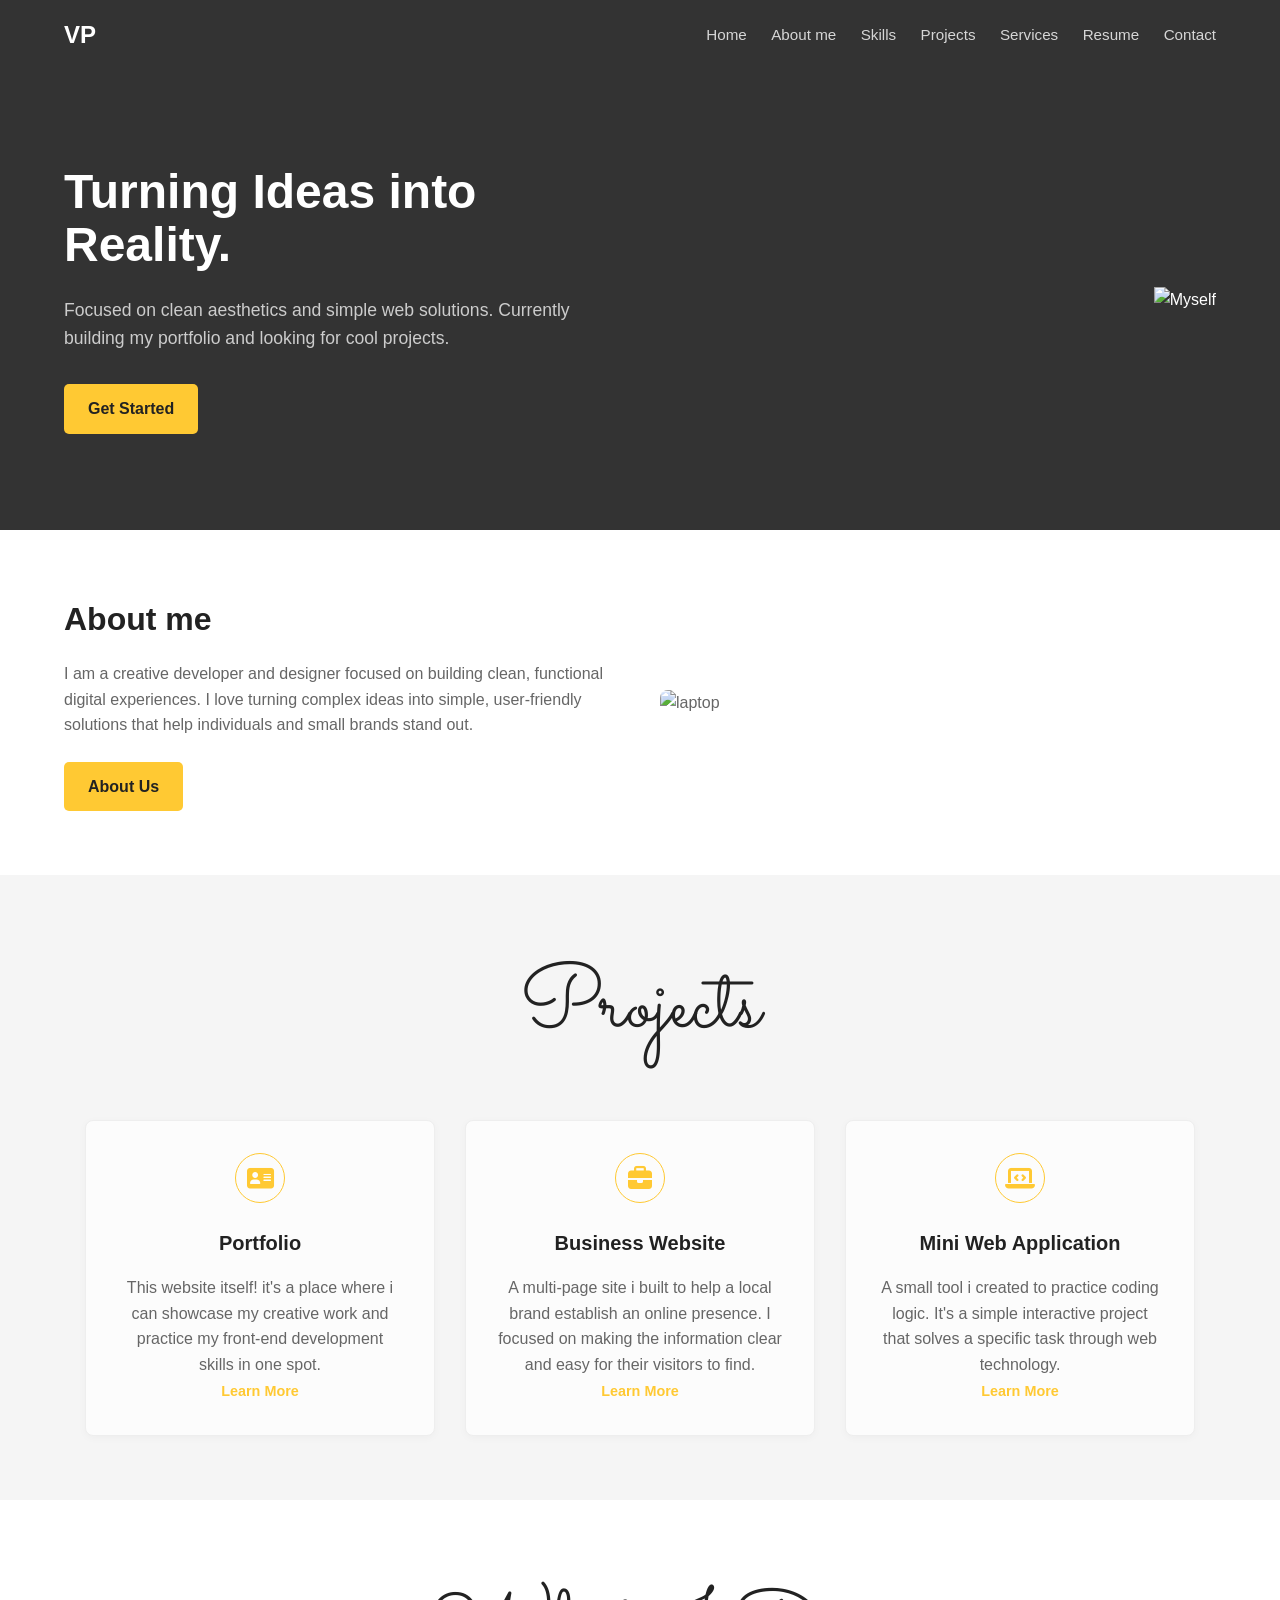
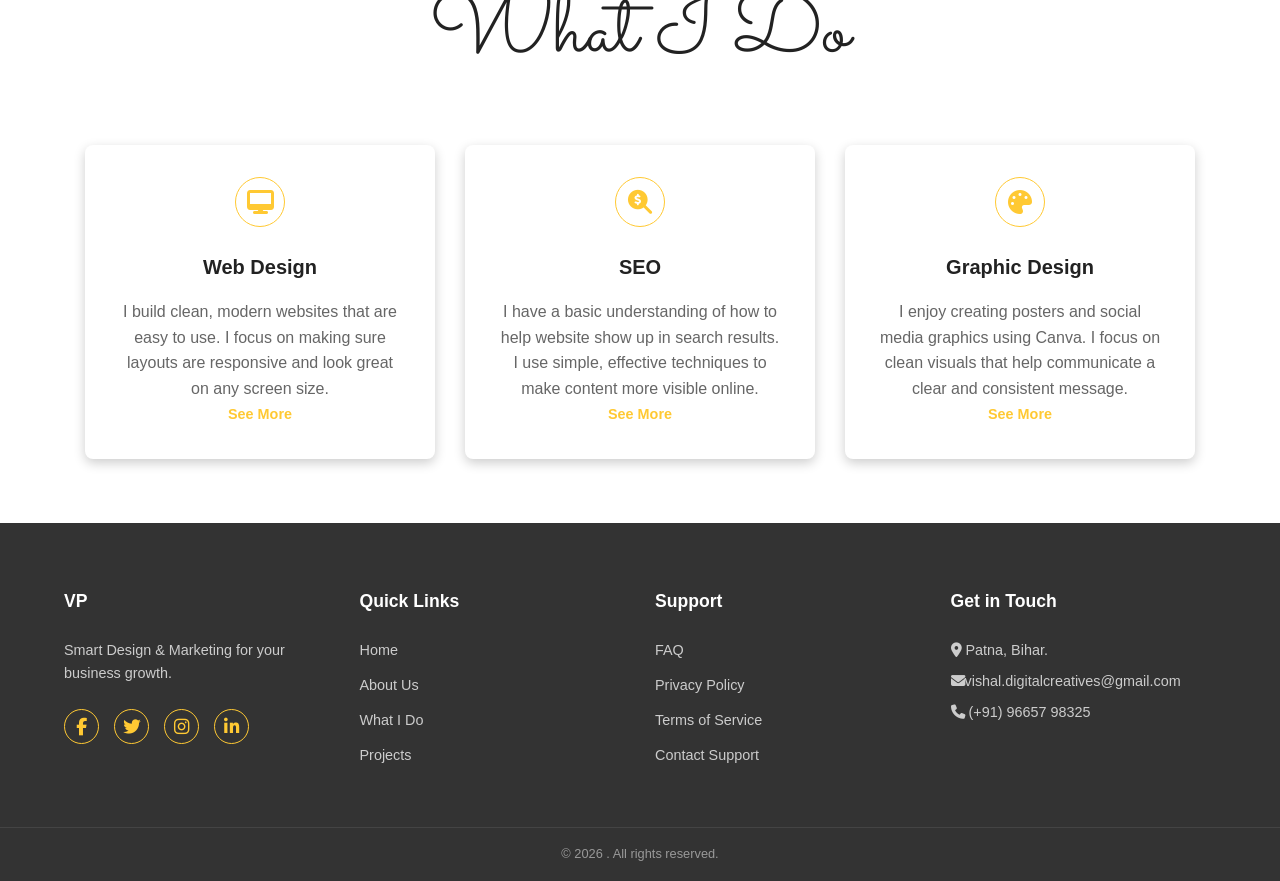
==== index.html @ 113ff1d6 "Created initial portfolio structure with html and css" ====
<!DOCTYPE html> <!-- This document is written in HTML5 -->
<head>
  
  <!-- UTF-8 supports all characters, symbols, and languages -->
  <meta charset="UTF-8">
  
  <!-- Ensure the website is responsive and fits the screen on all devices -->
  <meta name="viewpoint" content="width=device-width, initial-scale=1.0">
  <title>Protfolio Website</title>
  <link rel="stylesheet" href="style.css">
  <link rel="stylesheet" href="https://cdnjs.cloudflare.com/ajax/libs/font-awesome/6.5.2/css/all.min.css">
  <link href="https://fonts.googleapis.com/css2?family=Sacramento&display=swap" rel="stylesheet">
</head>
<body>
    <header class="header">
        <div class="container nav-container">
            <div class="logo">VP</div>
            <nav class="nav">
                <a href="#home">Home</a>
                <a href="#about">About me</a>
                <a href="#skills">Skills</a>
                <a href="#projects">Projects</a>
                <a href="#services">Services</a>
                <a href="#resume">Resume</a>
                <a href="#contact">Contact</a>
            </nav>
        </div>
    </header>
	    <section class="hero-section" id="home">
        <div class="container hero-content">
            <div class="hero-text">
                <h1>Turning Ideas into Reality.</h1>
                <p>Focused on clean aesthetics and simple web solutions. Currently building my portfolio and looking for cool projects.</p>
                <a href="#" class="btn btn-primary">Get Started</a>
            </div>
            <div class="hero-image">
                <img src="vishal.png" alt="Myself">
            </div>
        </div>
    </section>
	
	    <section class="about-section" id="about">
        <div class="container about-container">
            <div class="about-text">
                <h2>About me</h2>
                <p>I am a creative developer and designer focused on building clean, functional digital experiences. I love turning complex ideas into simple, user-friendly solutions that help individuals and small brands stand out.</p>
                <a href="#" class="btn btn-secondary">About Us</a>
            </div>
            <div class="about-image">
                <img src="laptop.jpg" alt="laptop">
            </div>
        </div>
    </section>
	
		    <section class="projects-section" id="projects">
        <div class="container">
            <h2 class="section-title">Projects</h2>
            <div class="projects-grid">
                
                <div class="project-card">
                    <div class="project-icon"><i class="fas fa-address-card"></i></div>
                    <h3>Portfolio</h3>
                    <p>This website itself! it's a place where i can showcase my creative work and practice my front-end development skills in one spot.</p>
                    <a href="#" class="btn btn-link">Learn More</a>
                </div>

                <div class="project-card">
                    <div class="project-icon"><i class="fas fa-briefcase"></i></div>
                    <h3>Business Website</h3>
                    <p>A multi-page site i built to help a local brand establish an online presence. I focused on making the information clear and easy for their visitors to find.</p>
                    <a href="#" class="btn btn-link">Learn More</a>
                </div>

                <div class="project-card">
                    <div class="project-icon"><i class="fas fa-laptop-code"></i></div>
                    <h3>Mini Web Application</h3>
                    <p>A small tool i created to practice coding logic. It's a simple interactive project that solves a specific task through web technology.</p>
                    <a href="#" class="btn btn-link">Learn More</a>
                </div>

            </div>
        </div>
    </section>
	
	    <section class="services-section" id="services">
        <div class="container">
            <h2 class="section-title">What I Do</h2>
            <div class="services-grid">
                
                <div class="service-card">
                    <div class="service-icon"><i class="fas fa-desktop"></i></div>
                    <h3>Web Design</h3>
                    <p>I build clean, modern websites that are easy to use. I focus on making sure layouts are responsive and look great on any screen size.</p>
                    <a href="#" class="btn btn-link">See More</a>
                </div>

                <div class="service-card">
                    <div class="service-icon"><i class="fas fa-search-dollar"></i></div>
                    <h3>SEO</h3>
                    <p>I have a basic understanding of how to help website show up in search results. I use simple, effective techniques to make content more visible online.</p>
                    <a href="#" class="btn btn-link">See More</a>
                </div>

                <div class="service-card">
                    <div class="service-icon"><i class="fas fa-palette"></i></div>
                    <h3>Graphic Design</h3>
                    <p>I enjoy creating posters and social media graphics using Canva. I focus on clean visuals that help communicate a clear and consistent message.</p>
                    <a href="#" class="btn btn-link">See More</a>
                </div>

            </div>
        </div>
    </section>
    <footer class="footer" id="contact">
        <div class="container footer-grid">
            
            <div class="footer-column brand-info">
                <h3>VP</h3>
                <p>Smart Design & Marketing for your business growth.</p>
                <div class="social-links">
                    <a href="#" aria-label="Facebook"><i class="fab fa-facebook-f"></i></a>
                    <a href="#" aria-label="Twitter"><i class="fab fa-twitter"></i></a>
                    <a href="#" aria-label="Instagram"><i class="fab fa-instagram"></i></a>
                    <a href="#" aria-label="LinkedIn"><i class="fab fa-linkedin-in"></i></a>
                </div>
            </div>

            <div class="footer-column">
                <h4>Quick Links</h4>
                <ul>
                    <li><a href="#home">Home</a></li>
                    <li><a href="#about">About Us</a></li>
                    <li><a href="#services">What I Do</a></li>
                    <li><a href="#projets">Projects</a></li>
                </ul>
            </div>

            <div class="footer-column">
                <h4>Support</h4>
                <ul>
                    <li><a href="#">FAQ</a></li>
                    <li><a href="#">Privacy Policy</a></li>
                    <li><a href="#">Terms of Service</a></li>
                    <li><a href="#contact">Contact Support</a></li>
                </ul>
            </div>

            <div class="footer-column contact-info">
                <h4>Get in Touch</h4>
                <p><i class="fas fa-map-marker-alt"></i> Patna, Bihar.</p>
                <p><i class="fas fa-envelope"></i><a href="mailto:vishal.digitalcreatives@gmail.com">vishal.digitalcreatives@gmail.com</a></p>
                <p><i class="fas fa-phone"></i> (+91) 96657 98325</p>
            </div>

        </div>

        <div class="footer-bottom">
            <p>&copy; 2026 . All rights reserved.</p>
        </div>
    </footer>
</body>
</html>
---- style.css ----
:root {
    --color-dark: #222222;
    --color-light-dark: #333333;
    --color-white: #ffffff;
    --color-gray: #f5f5f5;
    --color-text: #666666;
    --color-primary: #ffc933; /* The golden/yellow button color */
    --color-link: #333333;
    --color-rating: #ffc933;
}

*{
	box-sizing: border-box;
	margin: 0;
	padding: 0;
}

body {
    font-family: sans-serif;
    line-height: 1.6;
    color: var(--color-text);
    background-color: var(--color-white);
}

.container {
    width: 90%;
    max-width: 1200px; /* Standard website width */
    margin: 0 auto;
}

h1, h2, h3 {
    color: var(--color-dark);
    margin-bottom: 1rem;
    font-weight: 700;
}

h1 { font-size: 3rem; }
h2 { font-size: 2rem; }
h3 { font-size: 1.25rem; }

a {
    text-decoration: none;
    color: var(--color-link);
}

/* --- 2. Button Styles --- */
.btn {
    display: inline-block;
    padding: 0.75rem 1.5rem;
    border-radius: 5px;
    font-weight: 600;
    transition: background-color 0.3s;
    text-align: center;
}

.btn-primary {
    background-color: var(--color-primary);
    color: var(--color-dark);
    border: none;
}

.btn-primary:hover {
    background-color: #e6b72a; /* Slightly darker primary color */
}

.btn-secondary {
    /* Used in the About section */
    background-color: var(--color-primary);
    color: var(--color-dark);
    border: none;
}

.btn-link {
    /* Used in the Services cards */
    color: var(--color-primary);
    background: none;
    padding: 0;
    font-size: 0.9rem;
}

.btn-link:hover {
    color: #e6b72a;
}

/* --- 3. Header/Navigation --- */
.header {
    background-color: var(--color-light-dark);
    padding: 1rem 0;
    position: sticky;
    top: 0;
    z-index: 1000;
}

.nav-container {
    display: flex;
    justify-content: space-between;
    align-items: center;
}

.logo {
    color: var(--color-white);
    font-size: 1.5rem;
    font-weight: 700;
}

.nav a {
    color: var(--color-white);
    margin-left: 20px;
    font-size: 0.95rem;
    opacity: 0.8;
}
.nav a:hover {
    opacity: 1;
    color: var(--color-primary);
}

/* --- 4. Hero Section --- */
.hero-section {
    background-color: var(--color-light-dark);
    padding: 6rem 0;
    color: var(--color-white);
}

.hero-content {
    display: flex;
    align-items: center;
    justify-content: space-between;
    gap: 40px;
}

.hero-text {
    flex: 1;
    max-width: 50%;
}

.hero-text h1 {
    color: var(--color-white);
    line-height: 1.1;
    margin-bottom: 1.5rem;
}

.hero-text p {
    color: #cccccc;
    font-size: 1.1rem;
    margin-bottom: 2rem;
}

.hero-image {
    flex: 1;
    max-width: 50%;
    text-align: right;
}

.hero-image img {
    max-width: 100%;
    height: auto;
}

/* --- 5. About Section --- */
.about-section {
    padding: 4rem 0;
}

.about-container {
    display: flex;
    align-items: center;
    justify-content: space-between;
    gap: 40px;
}

.about-text {
    flex: 1;
    max-width: 50%;
}

.about-image {
    flex: 1;
    max-width: 50%;
}

.about-image img {
    max-width: 100%;
    height: auto;
    border-radius: 8px; /* Optional: for a cleaner look */
}

.about-text p {
    margin-bottom: 1.5rem;
}

/* --- 6. Services Section --- */
/* --- 6. Projects Section (White Background) --- */
.projects-section {
    padding: 4rem 0;
    background-color: var(--color-gray); /* Pure white to stand out */
}

.projects-grid {
    display: flex;
    gap: 30px;
    justify-content: center;
}

.project-card {
    background-color: #fcfcfc; /* Very subtle off-white for the card */
    padding: 2rem;
    border-radius: 8px;
    border: 1px solid #eee; /* Light border so cards are visible on white */
    box-shadow: 0 2px 8px rgba(0, 0, 0, 0.03);
    flex: 1;
    max-width: 350px;
    text-align: center;
}

/* --- 7. Services Section (Gray Background) --- */
.services-section {
    padding: 4rem 0;
    background-color: var(--color-white); /* Light gray background */
}

.services-grid {
    display: flex;
    gap: 30px;
    justify-content: center;
}

.service-card {
    background-color: var(--color-white); /* White cards to pop off the gray */
    padding: 2rem;
    border-radius: 8px;
    box-shadow: 0 4px 12px rgba(0, 0, 0.25, 0.20);
    flex: 1;
    max-width: 350px;
    text-align: center;
}

/* --- Shared Elements (Icons & Titles) --- */
.section-title {
    text-align: center;
    margin-bottom: 3rem;
}

.service-icon, .project-icon {
    font-size: 1.5rem; /* Adjusted slightly for Font Awesome */
    color: var(--color-primary);
    width: 50px;
    height: 50px;
    border: 1px solid var(--color-primary);
    border-radius: 50%;
    display: flex;
    align-items: center;
    justify-content: center;
    margin: 0 auto 1.5rem;
}

.service-card:hover, .project-card:hover {
    transform: translateY(-5px); /* Moves card up 5 pixels*/
	box-shadow: 0 8px 16px rgba(0, 0, 0, 0.3); /* Deeper shadow*/
	transition: all 0.3s ease; /* Makes the movement smooth */
}

/* --- 7. Responsive Adjustments (For smaller screens) --- */
@media (max-width: 768px) {
    
    h1 { font-size: 2rem; }
    
    .hero-content, 
    .about-container, 
    .services-grid {
        flex-direction: column;
        text-align: center;
    }

    .hero-text, 
    .about-text, 
    .hero-image, 
    .about-image {
        max-width: 100%;
    }
    
    /* Reverse the order of text and image in the About section on mobile */
    .about-container {
        flex-direction: column-reverse;
    }

    .hero-section {
        padding: 3rem 0;
    }

    .nav {
        display: none; /* Hide navigation on small screens, a common pattern */
    }
    
    .nav-container {
        justify-content: center;
    }
}

/* --- 8. Testimonials Section (Basic Styling) --- */
.testimonials-section {
    padding: 4rem 0;
    text-align: center;
}

/* --- 9. Footer Section --- */
.footer {
    background-color: var(--color-light-dark);
    color: var(--color-white);
    padding-top: 4rem;
    font-size: 0.9rem;
}

.footer-grid {
    display: flex;
    justify-content: space-between;
    gap: 30px;
    padding-bottom: 3rem;
    flex-wrap: wrap; /* Allows columns to wrap on smaller screens */
}

.footer-column {
    flex: 1;
    min-width: 180px; /* Ensures columns don't get too narrow */
}

.footer-column h3, .footer-column h4 {
    color: var(--color-white);
    margin-bottom: 1.5rem;
    font-weight: 600;
    font-size: 1.1rem;
}

.footer-column p {
    color: #cccccc;
    margin-bottom: 0.5rem;
}

.footer-column ul {
    list-style: none;
}

.footer-column ul li {
    margin-bottom: 0.75rem;
}

.footer-column a {
    color: #cccccc;
    transition: color 0.3s;
}

.footer-column a:hover {
    color: var(--color-primary); /* Golden hover effect */
}

/* Social Icons */
.social-links {
    margin-top: 1.5rem;
    display: flex;
    gap: 15px;
}

.social-links a {
    color: var(--color-primary);
    font-size: 1.1rem;
    border: 1px solid var(--color-primary);
    width: 35px;
    height: 35px;
    border-radius: 50%;
    display: flex;
    align-items: center;
    justify-content: center;
}

.social-links a:hover {
    background-color: var(--color-primary);
    color: var(--color-dark);
}

/* Footer Bottom Copyright */
.footer-bottom {
    text-align: center;
    padding: 1rem 0;
    border-top: 1px solid #444444; /* Subtle line above copyright */
}

.footer-bottom p {
    color: #999999;
    margin: 0;
    font-size: 0.8rem;
}

/* Update Responsive Section for Footer */
@media (max-width: 768px) {
    /* Existing rules are here... */
    
    .footer-grid {
        flex-direction: column;
        text-align: center;
        gap: 3rem;
    }
    
    .footer-column {
        min-width: 100%;
    }

    .social-links {
        justify-content: center;
    }
}
.section-title {
    font-family: 'Sacramento', cursive;
    font-size: 5.5rem;      /* Bigger to take up space */
    font-weight: 500;
    color: #222;            /* Deep black/gray for high contrast */
    margin-bottom: 2.5rem;
    text-align: center;
    display: block;
    width: 100%;
}
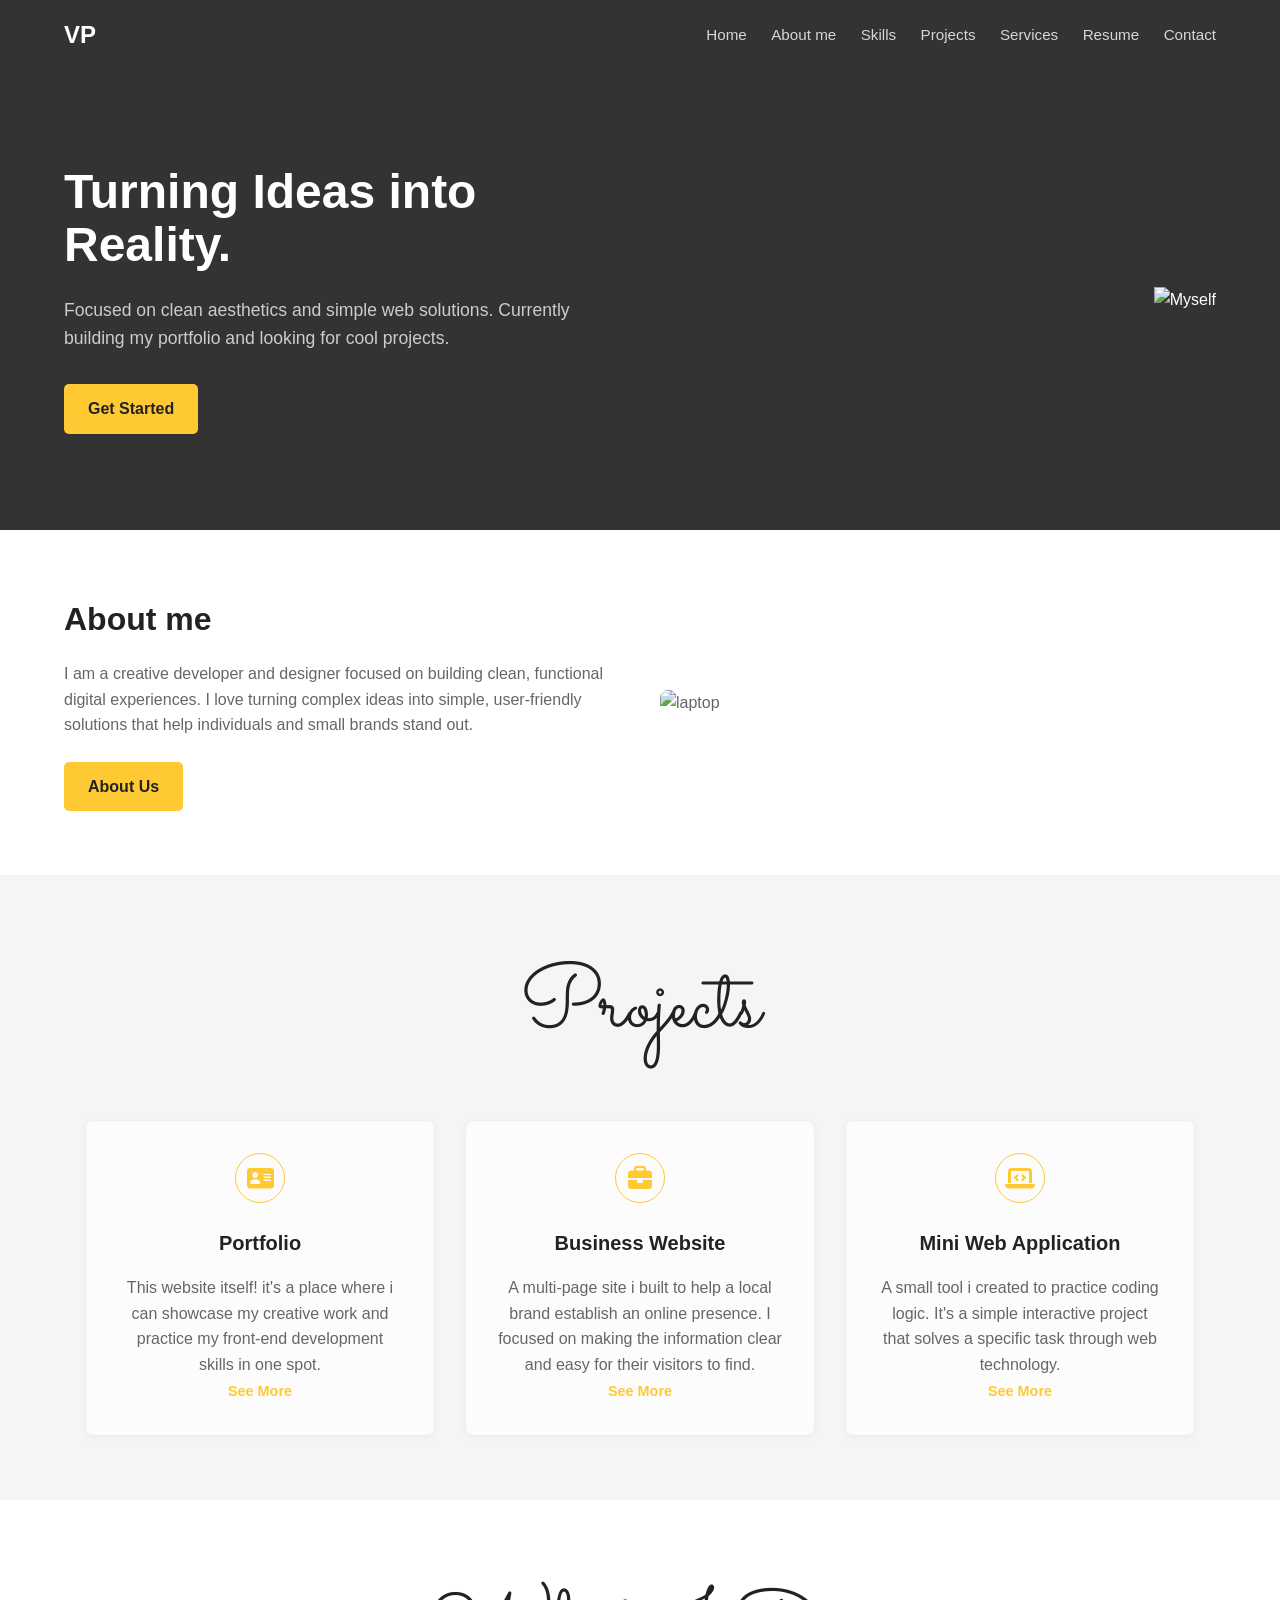
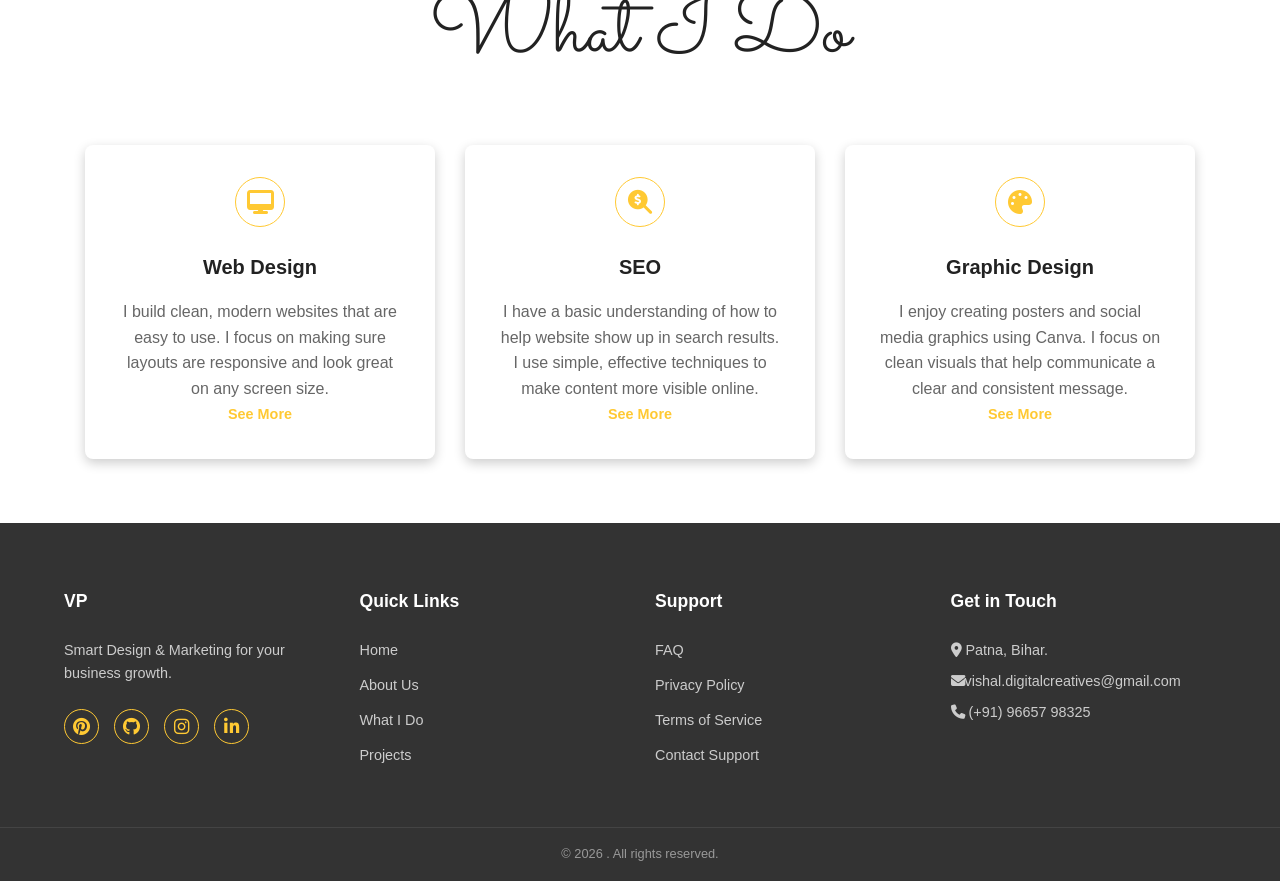
==== commit 3342b5ed: "Added social media links to the footer" ====
--- a/index.html
+++ b/index.html
@@ -61,21 +61,21 @@
                     <div class="project-icon"><i class="fas fa-address-card"></i></div>
                     <h3>Portfolio</h3>
                     <p>This website itself! it's a place where i can showcase my creative work and practice my front-end development skills in one spot.</p>
-                    <a href="#" class="btn btn-link">Learn More</a>
+                    <a href="#" class="btn btn-link">See More</a>
                 </div>
 
                 <div class="project-card">
                     <div class="project-icon"><i class="fas fa-briefcase"></i></div>
                     <h3>Business Website</h3>
                     <p>A multi-page site i built to help a local brand establish an online presence. I focused on making the information clear and easy for their visitors to find.</p>
-                    <a href="#" class="btn btn-link">Learn More</a>
+                    <a href="#" class="btn btn-link">See More</a>
                 </div>
 
                 <div class="project-card">
                     <div class="project-icon"><i class="fas fa-laptop-code"></i></div>
                     <h3>Mini Web Application</h3>
                     <p>A small tool i created to practice coding logic. It's a simple interactive project that solves a specific task through web technology.</p>
-                    <a href="#" class="btn btn-link">Learn More</a>
+                    <a href="#" class="btn btn-link">See More</a>
                 </div>
 
             </div>
@@ -118,10 +118,10 @@
                 <h3>VP</h3>
                 <p>Smart Design & Marketing for your business growth.</p>
                 <div class="social-links">
-                    <a href="#" aria-label="Facebook"><i class="fab fa-facebook-f"></i></a>
-                    <a href="#" aria-label="Twitter"><i class="fab fa-twitter"></i></a>
-                    <a href="#" aria-label="Instagram"><i class="fab fa-instagram"></i></a>
-                    <a href="#" aria-label="LinkedIn"><i class="fab fa-linkedin-in"></i></a>
+                    <a href="https://in.pinterest.com/Master_Alchemist_0vo/" aria-label="Pinterest"><i class="fab fa-pinterest"></i></a>
+                    <a href="https://github.com/COdEmAsK-Ov0" aria-label="Github"><i class="fab fa-github"></i></a>
+                    <a href="https://www.instagram.com/vi.digitalcreatives/" aria-label="Instagram"><i class="fab fa-instagram"></i></a>
+                    <a href="https://www.linkedin.com/in/vishal-prasad-006499214/" aria-label="LinkedIn"><i class="fab fa-linkedin-in"></i></a>
                 </div>
             </div>
 
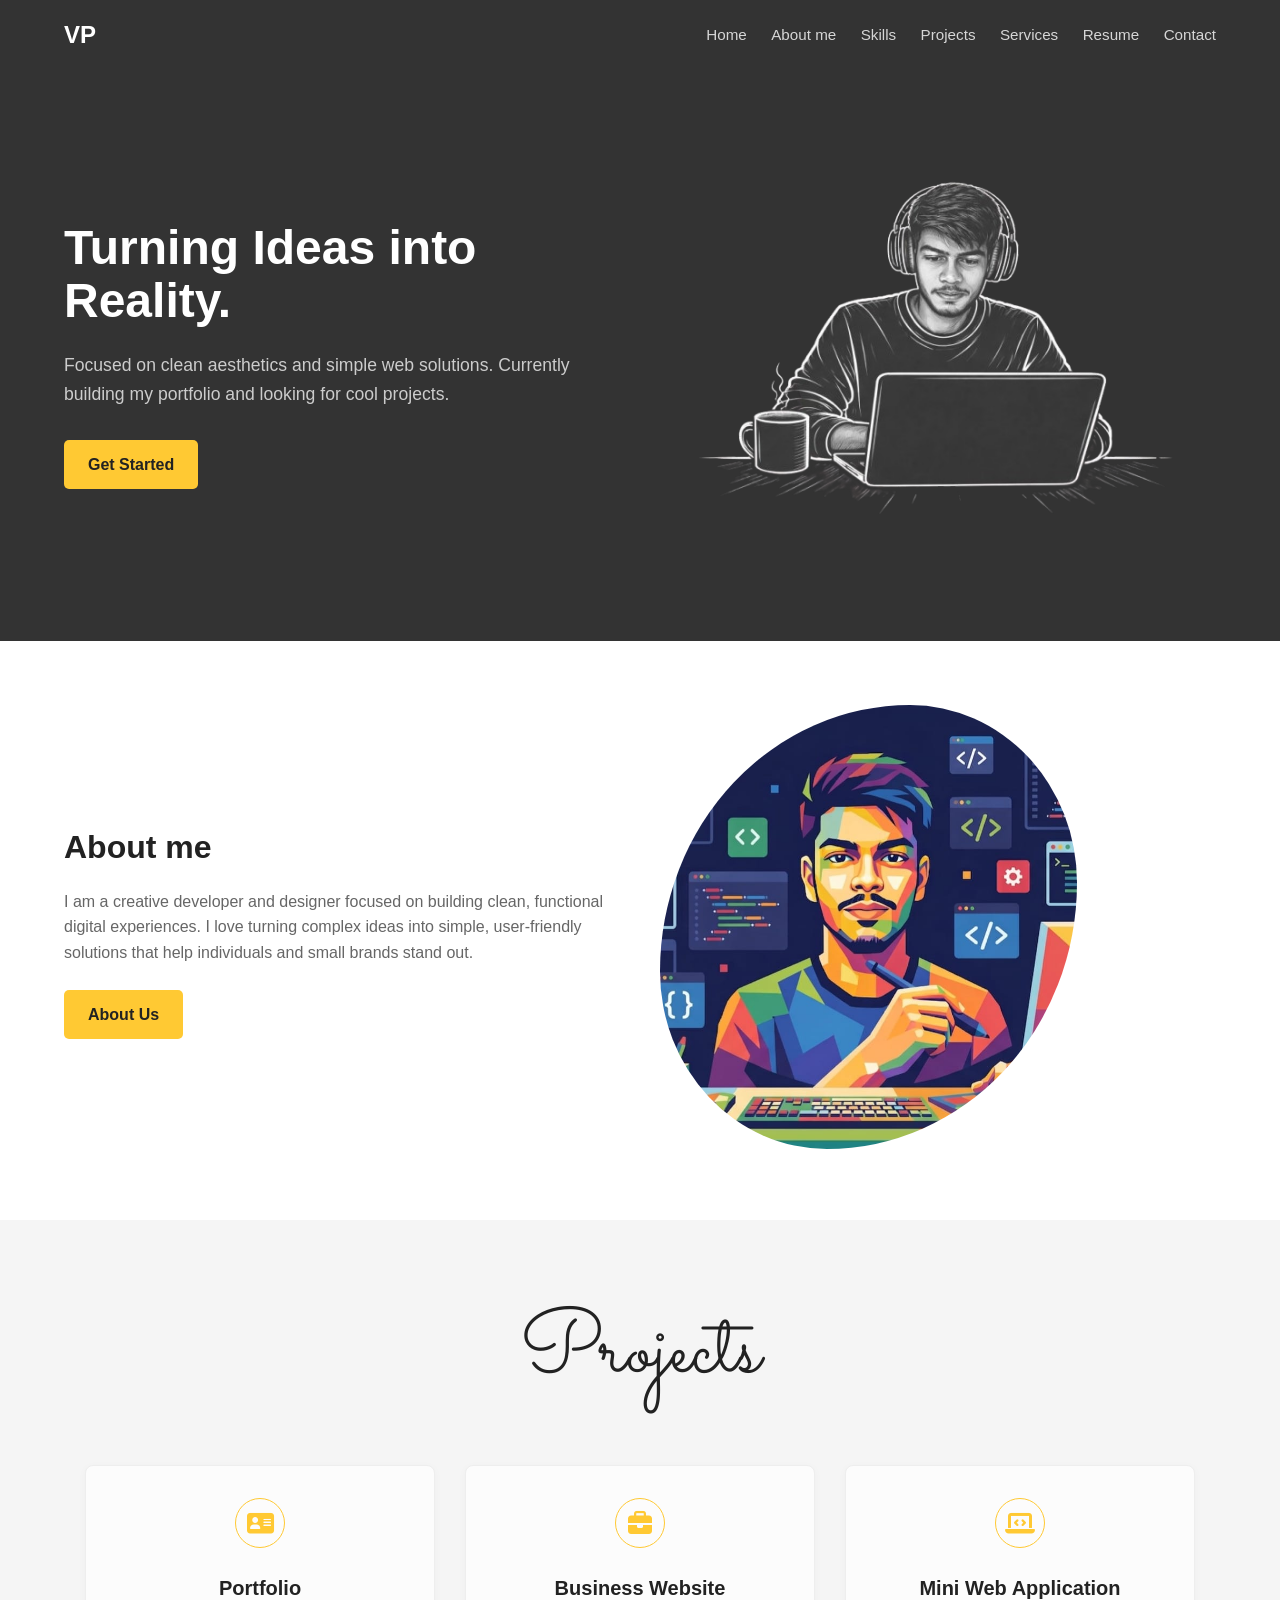
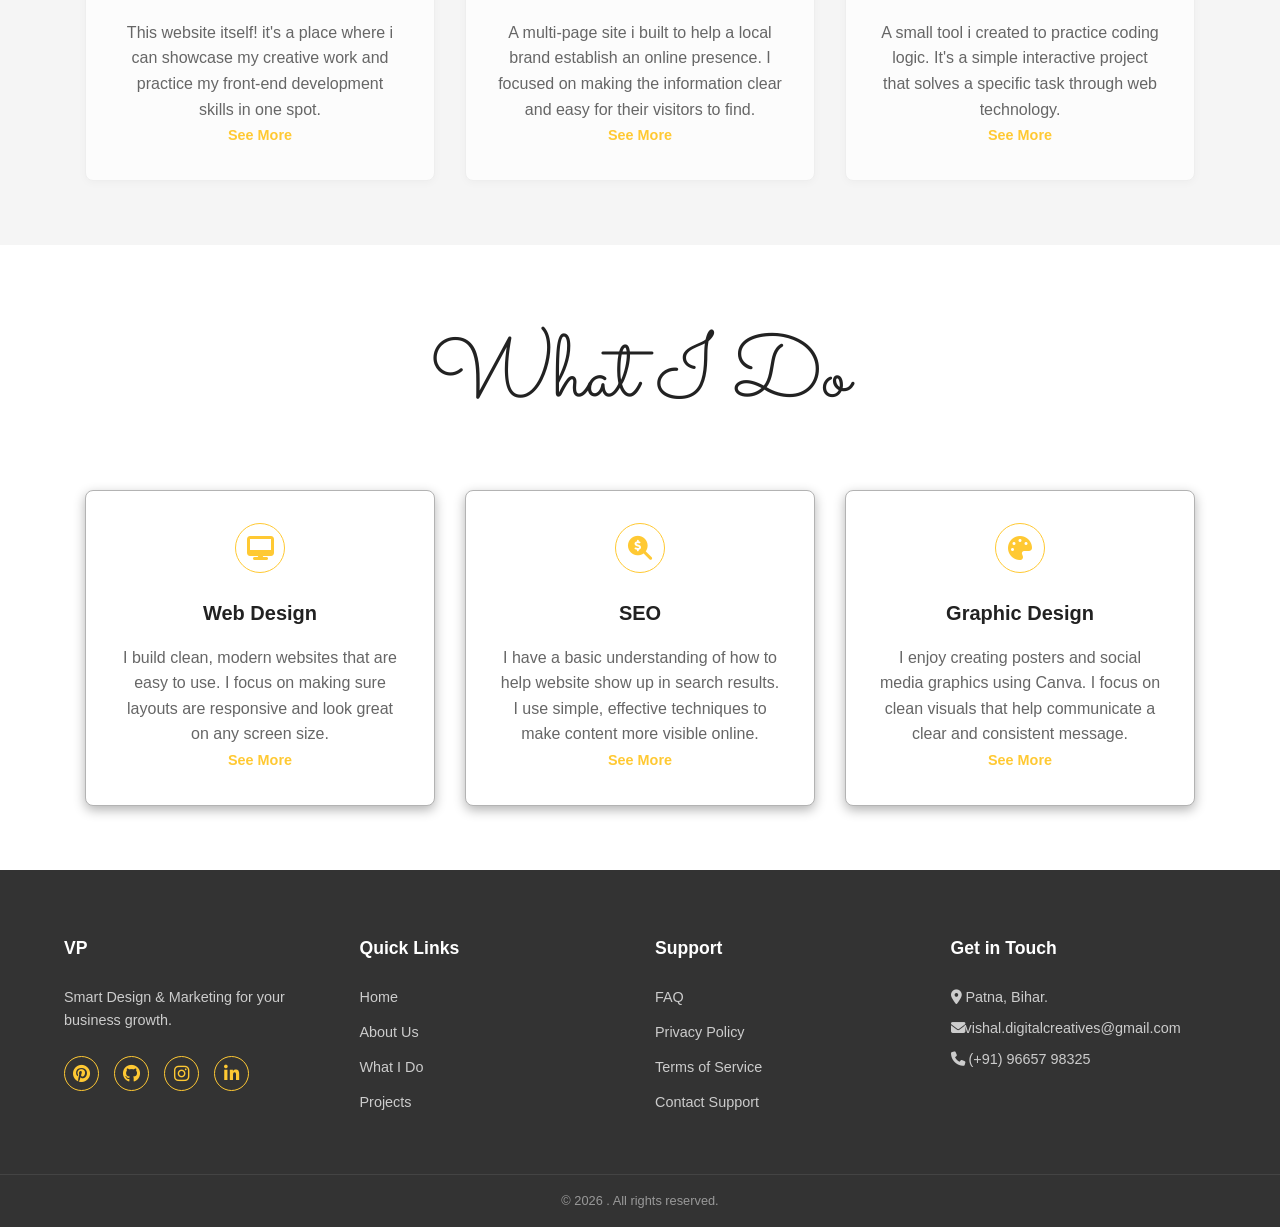
==== commit b21f1bda: "added hero and about section images" ====
--- a/index.html
+++ b/index.html
@@ -34,7 +34,7 @@
                 <a href="#" class="btn btn-primary">Get Started</a>
             </div>
             <div class="hero-image">
-                <img src="vishal.png" alt="Myself">
+                <img src="laptop.png" alt="Myself">
             </div>
         </div>
     </section>
@@ -47,7 +47,7 @@
                 <a href="#" class="btn btn-secondary">About Us</a>
             </div>
             <div class="about-image">
-                <img src="laptop.jpg" alt="laptop">
+                <img src="vishal.jpeg" alt="laptop">
             </div>
         </div>
     </section>
@@ -131,7 +131,7 @@
                     <li><a href="#home">Home</a></li>
                     <li><a href="#about">About Us</a></li>
                     <li><a href="#services">What I Do</a></li>
-                    <li><a href="#projets">Projects</a></li>
+                    <li><a href="#projects">Projects</a></li>
                 </ul>
             </div>
 
--- a/style.css
+++ b/style.css
@@ -179,9 +179,9 @@
 }
 
 .about-image img {
-    max-width: 100%;
+    max-width: 75%;
     height: auto;
-    border-radius: 8px; /* Optional: for a cleaner look */
+    border-radius: 75% 50%; /* Optional: for a cleaner look */
 }
 
 .about-text p {
@@ -228,7 +228,8 @@
     background-color: var(--color-white); /* White cards to pop off the gray */
     padding: 2rem;
     border-radius: 8px;
-    box-shadow: 0 4px 12px rgba(0, 0, 0.25, 0.20);
+	border: 1px solid #b3b3b3;
+    box-shadow: 0 4px 12px rgba(0, 0, 0.20, 0.30);
     flex: 1;
     max-width: 350px;
     text-align: center;
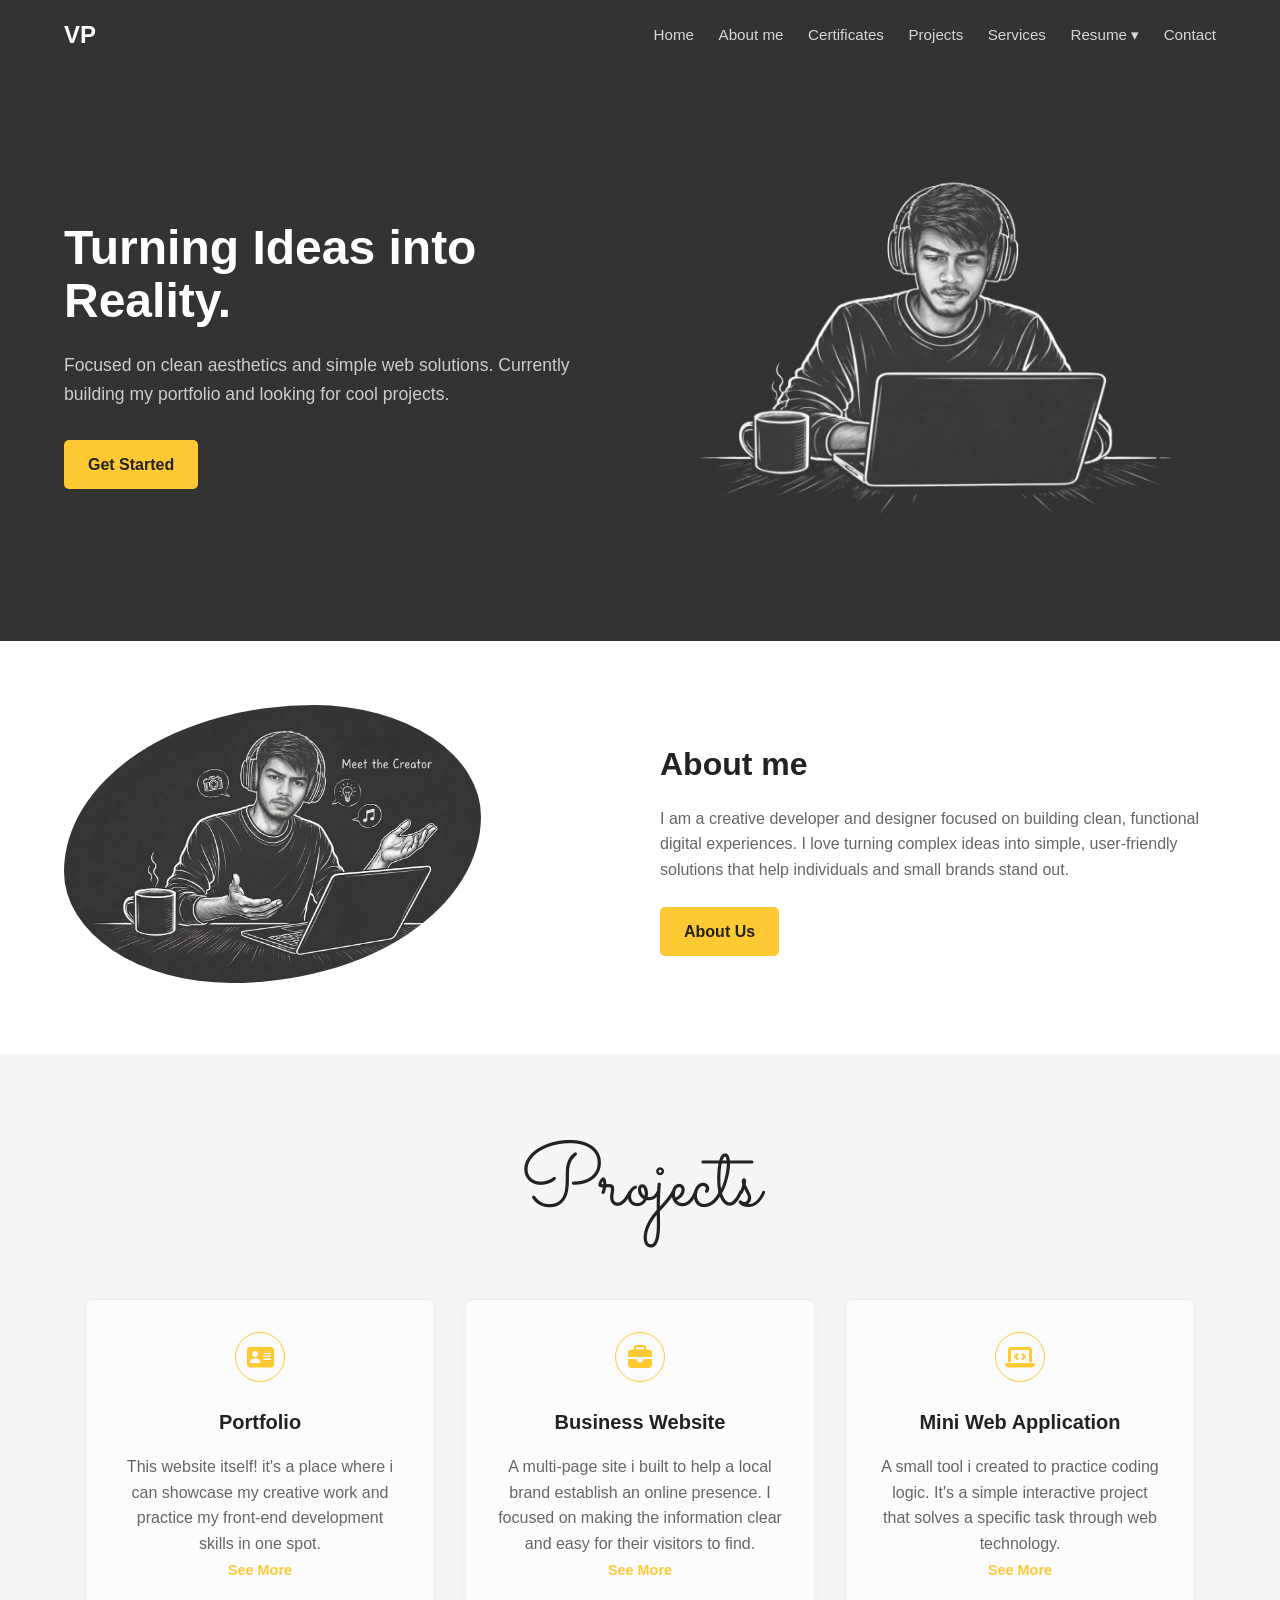
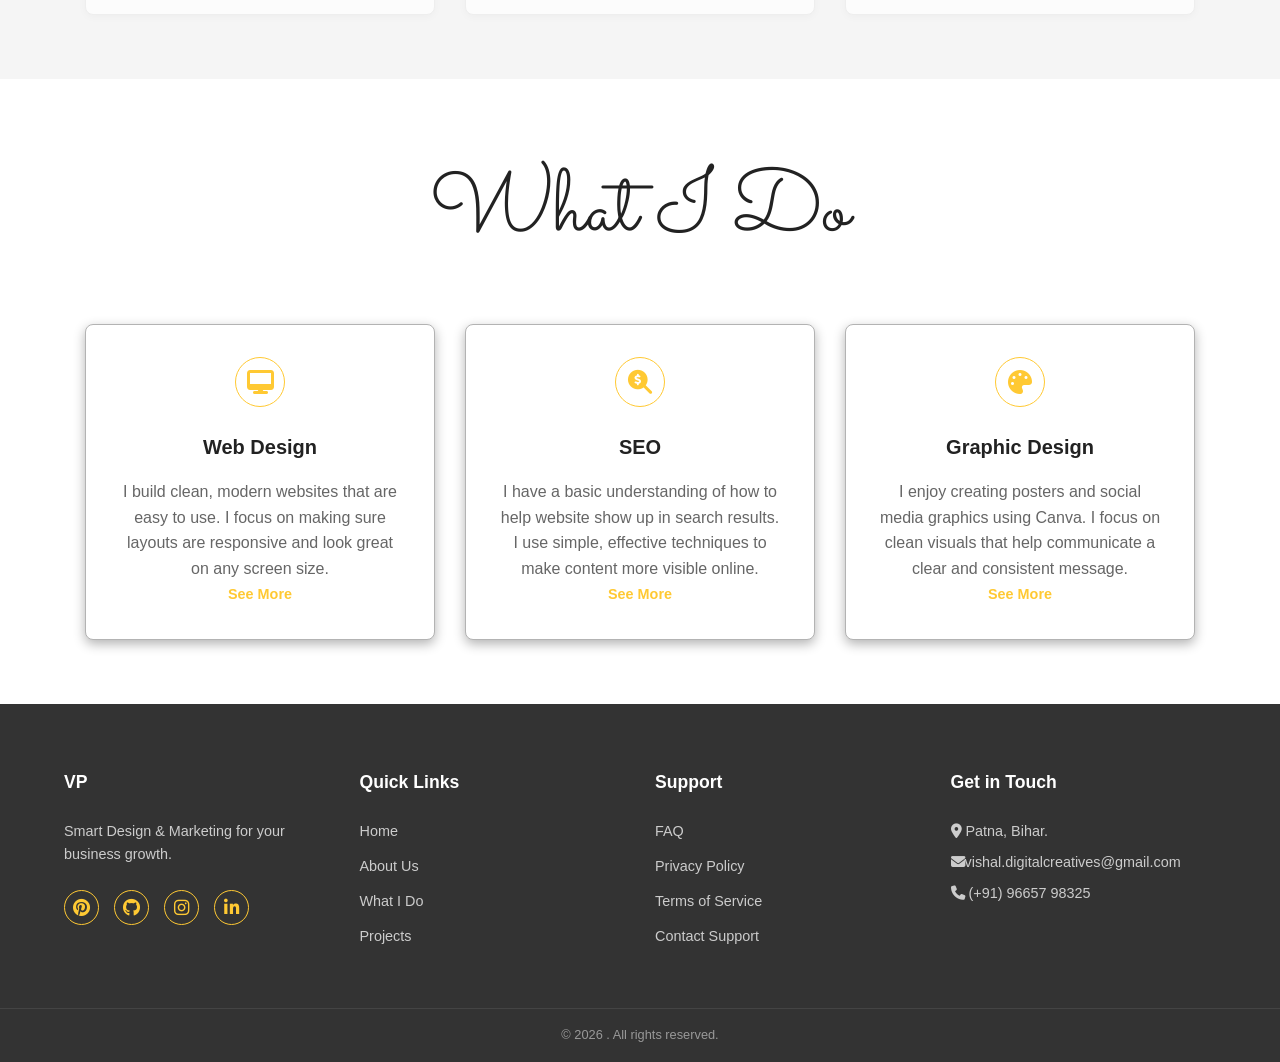
==== commit 998aa25f: "add resume dropdown with view/download" ====
--- a/index.html
+++ b/index.html
@@ -10,6 +10,7 @@
   <link rel="stylesheet" href="style.css">
   <link rel="stylesheet" href="https://cdnjs.cloudflare.com/ajax/libs/font-awesome/6.5.2/css/all.min.css">
   <link href="https://fonts.googleapis.com/css2?family=Sacramento&display=swap" rel="stylesheet">
+  <script src="script.js" defer></script>
 </head>
 <body>
     <header class="header">
@@ -18,10 +19,17 @@
             <nav class="nav">
                 <a href="#home">Home</a>
                 <a href="#about">About me</a>
-                <a href="#skills">Skills</a>
-                <a href="#projects">Projects</a>
-                <a href="#services">Services</a>
-                <a href="#resume">Resume</a>
+                <a href="certificate.html">Certificates</a>
+                <a href="projects.html">Projects</a>
+                <a href="services.html">Services</a>
+                <div class="resume-dropdown">
+    <a href="#" onclick="toggleResumeMenu(event)">Resume ▾</a>
+    
+    <div id="resumeMenu" class="resume-menu">
+        <a href="resume.pdf" target="_blank">View</a>
+        <a href="resume.pdf" download>Download</a>
+    </div>
+</div>
                 <a href="#contact">Contact</a>
             </nav>
         </div>
@@ -41,13 +49,13 @@
 	
 	    <section class="about-section" id="about">
         <div class="container about-container">
-            <div class="about-text">
+            <div class="about-image">
+                <img src="vishal.jpeg" alt="laptop">
+            </div>
+			<div class="about-text">
                 <h2>About me</h2>
                 <p>I am a creative developer and designer focused on building clean, functional digital experiences. I love turning complex ideas into simple, user-friendly solutions that help individuals and small brands stand out.</p>
                 <a href="#" class="btn btn-secondary">About Us</a>
-            </div>
-            <div class="about-image">
-                <img src="vishal.jpeg" alt="laptop">
             </div>
         </div>
     </section>
--- a/style.css
+++ b/style.css
@@ -417,4 +417,42 @@
     text-align: center;
     display: block;
     width: 100%;
+}
+
+/*Resume dropdown*/
+.resume-dropdown {
+    position: relative;
+    display: inline-block;
+}
+
+.resume-menu {
+    display: none;
+    position: absolute;
+    top: 30px;
+    left: 0;
+    background: white;
+    min-width: max-content;
+	min-width: 120px;
+    box-shadow: 0 8px 16px rgba(0,0,0,0.2);
+    border-radius: 6px;
+    overflow: hidden;
+    z-index: 1000;
+	padding: 0;
+}
+
+.resume-menu a {
+    display: block;
+    padding: 10px 12px;
+	margin: 0;
+    text-decoration: none;
+    color: black;
+}
+
+.resume-menu a:hover {
+    background-color: var(--color-primary);
+    color: var(--color-dark);
+}
+
+.resume-menu.show {
+    display: block;
 }
